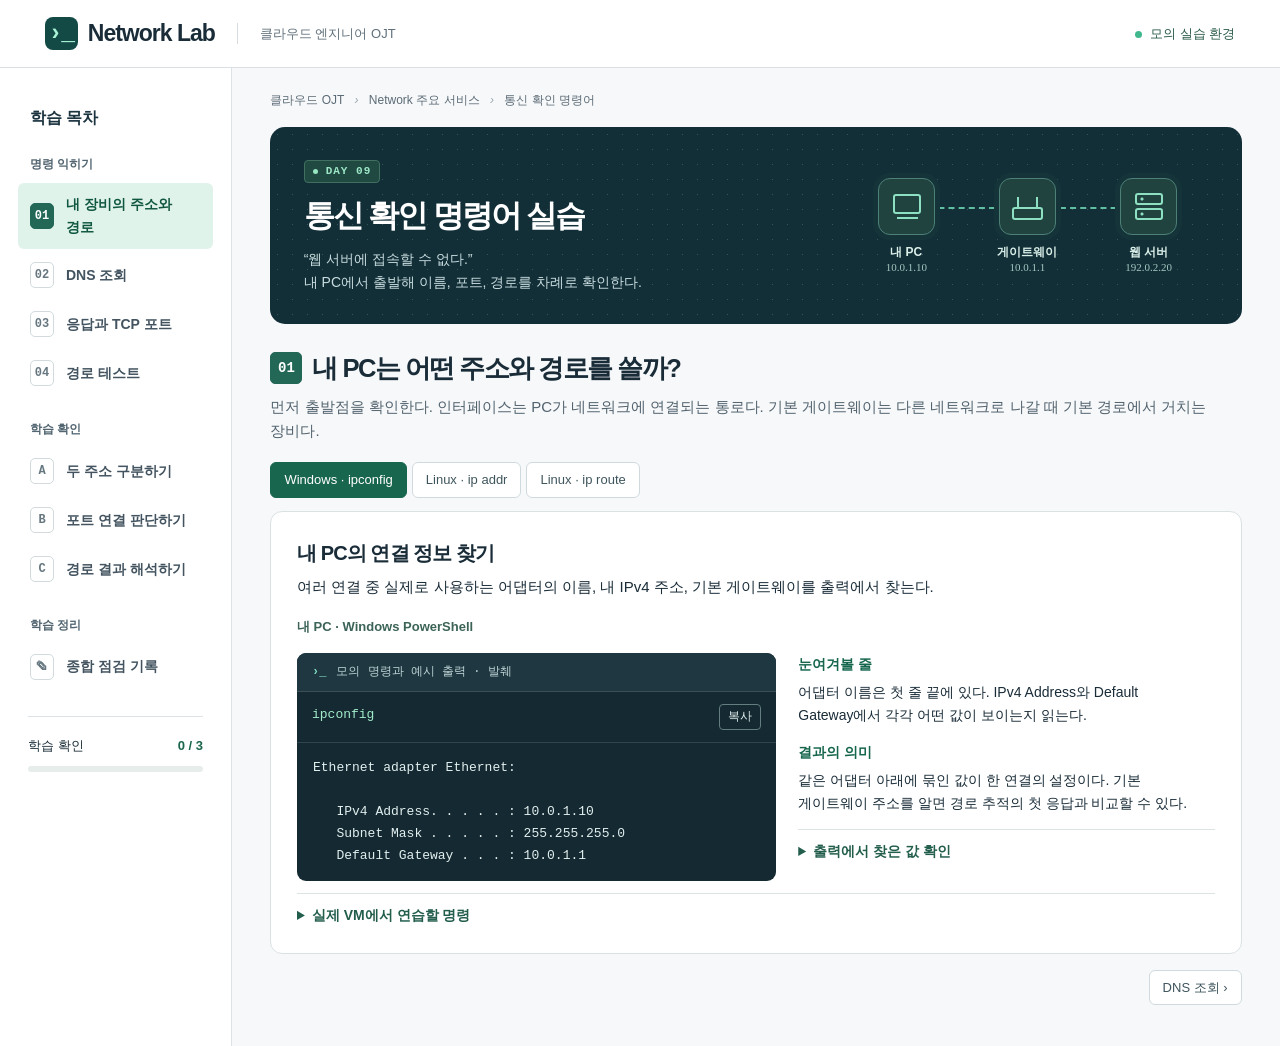
==== index.html @ d94eb9dd "통신 확인 명령어 실습 웹 프로그램 추가" ====
<!doctype html>
<html lang="ko">
<head>
  <meta charset="utf-8">
  <meta name="viewport" content="width=device-width,initial-scale=1">
  <title>통신 확인 명령어 실습</title>
  <link rel="stylesheet" href="style.css">
  <script defer src="lessons.js"></script>
  <script defer src="app.js"></script>
</head>
<body>
  <header><div class="brand"><b aria-hidden="true">›_</b> Network Lab</div><span class="course">클라우드 엔지니어 OJT</span><span class="mode">모의 실습 환경</span></header>
  <div class="layout">
    <aside><div class="side-title">학습 목차</div><nav id="menu" aria-label="학습 목차"></nav><div class="progress"><span>학습 확인</span><b id="score">0 / 3</b><progress id="meter" max="3" value="0"></progress></div></aside>
    <main>
      <div class="crumb">클라우드 OJT <i>›</i> Network 주요 서비스 <i>›</i> 통신 확인 명령어</div>
      <section class="hero"><div class="hero-text"><span class="day">DAY 09</span><h1>통신 확인 명령어 실습</h1><p>“웹 서버에 접속할 수 없다.”<br>내 PC에서 출발해 이름, 포트, 경로를 차례로 확인한다.</p></div>
        <div class="map" aria-label="모의 네트워크 구성"><div><i class="device pc"></i><strong>내 PC</strong><small>10.0.1.10</small></div><div><i class="device router"></i><strong>게이트웨이</strong><small>10.0.1.1</small></div><div><i class="device rack"></i><strong>웹 서버</strong><small>192.0.2.20</small></div></div>
      </section>
      <div id="pages"></div>
      <div class="paging"><a id="prev"></a><a id="next"></a></div>
    </main>
  </div>
</body>
</html>
---- style.css ----
﻿*{box-sizing:border-box}html{scroll-behavior:smooth}body{margin:0;background:#f7f8fa;color:#192c38;font:15px/1.65 Inter,"Malgun Gothic",sans-serif;word-break:keep-all}header{height:68px;display:flex;align-items:center;gap:22px;padding:0 3.5vw;border-bottom:1px solid #dadfe4;background:white}.brand{font-size:23px;letter-spacing:-1px;font-weight:800;display:flex;align-items:center;gap:10px}.brand b{display:grid;place-items:center;font:700 23px Consolas,monospace;width:33px;height:33px;background:#134a46;color:#a9f3d6;border-radius:8px}.course{border-left:1px solid #d6dce0;padding-left:22px;color:#60707b;font-size:13px}.mode{margin-left:auto;color:#285949;font-size:13px}.mode:before,.day:before{content:"";display:inline-block;width:7px;height:7px;border-radius:50%;background:#40b78d;margin-right:8px}.layout{max-width:1550px;margin:auto;display:grid;grid-template-columns:232px minmax(0,1fr);min-height:calc(100vh - 68px)}aside{border-right:1px solid #dce2e5;background:#fff;padding:37px 18px}.side-title,.group{color:#526571;font-size:12px;font-weight:bold}.side-title{font-size:16px;margin:0 12px 24px;color:#1c3440}.group{margin:24px 12px 8px;display:block}.navlink{display:flex;align-items:center;gap:12px;padding:10px 12px;text-decoration:none;color:#435460;border-radius:6px;margin:3px 0;font-weight:600;font-size:14px}.navlink em,.section-no{font:600 12px/24px Consolas,monospace;text-align:center;min-width:24px;border:1px solid #d2dade;border-radius:5px;color:#677780;background:#fff}.navlink.active{background:#e0f3eb;color:#105740}.navlink.active em,.section-no{background:#236856;color:white;border-color:#236856}.navlink:hover{background:#eef5f2}.progress{border-top:1px solid #dce2e5;margin:26px 10px 0;padding-top:18px;font-size:13px}.progress b{float:right;color:#1a654d}progress{display:block;width:100%;height:6px;margin-top:10px;appearance:none;border:0;background:#e7edeb;border-radius:6px;overflow:hidden}progress::-webkit-progress-bar{background:#e7edeb}progress::-webkit-progress-value{background:#32a77c}main{padding:23px clamp(20px,3vw,50px) 42px;min-width:0}.crumb{color:#5b6b76;font-size:12px;margin-bottom:16px}.crumb i{padding:0 7px;color:#94a2aa}.hero{border-radius:15px;background-color:#122f38;background-image:radial-gradient(#39545b .8px,transparent .9px);background-size:15px 15px;color:white;padding:30px clamp(20px,2.6vw,44px);display:flex;align-items:center;justify-content:space-between;gap:16px}.day{display:inline-block;color:#9ce7c7;background:#204941;border:1px solid #417060;border-radius:4px;font:700 11px/21px Consolas,monospace;letter-spacing:1px;padding:0 8px}.day:before{width:5px;height:5px;background:#96e6c2}h1{font-size:clamp(26px,2.45vw,43px);letter-spacing:-.065em;line-height:1.25;margin:13px 0}.hero p{font-size:14px;color:#c8dcdf;margin:0}.map{display:flex;position:relative;justify-content:space-around;width: min(40%,380px);flex:none;padding:15px 0}.map:before{content:"";position:absolute;top:44px;left:17%;right:17%;border-top:2px dashed #60bfa2}.map>div{display:flex;flex-direction:column;align-items:center;position:relative}.map strong{font:600 12px/1.5 "Malgun Gothic",sans-serif;margin-top:8px;color:#dbefe9}.map small{font:11px Consolas;color:#a3c7c0}.device{width:57px;height:57px;border:1px solid #4d8077;border-radius:12px;background:#20433f;position:relative;box-shadow:0 0 0 5px #15343a}.device:before,.device:after{content:"";position:absolute;left:14px;border:2px solid #8de1c2}.pc:before{width:24px;height:16px;top:15px;border-radius:3px}.pc:after{top:38px;width:19px;left:18px;border-width:1px}.router:before{width:27px;height:9px;top:28px;left:12px;border-radius:3px}.router:after{width:17px;height:10px;top:18px;left:17px;border-width:0 2px}.rack:before,.rack:after{width:24px;height:8px;border-radius:3px;background:radial-gradient(circle at 5px 4px,#8de1c2 1px,transparent 2px)}.rack:before{top:14px}.rack:after{top:29px}
.page{margin-top:27px;scroll-margin-top:16px}.heading{display:flex;align-items:center;gap:10px}h2{font-size:clamp(22px,2vw,31px);letter-spacing:-.06em;line-height:1.35;margin:0}.section-no{font-size:14px;min-width:32px;line-height:30px}.intro{color:#52636e;margin:9px 0 18px}.tabs{display:flex;flex-wrap:wrap;gap:5px;margin-bottom:13px}button,select,input,textarea{font:inherit}button,.paging a,summary{cursor:pointer}.tabs button,.minor,.paging a{background:#fff;color:#3f555d;border:1px solid #d0dade;border-radius:6px;padding:6px 13px;font-size:13px}.tabs button[aria-pressed=true],.primary{background:#19664e;color:white;border-color:#19664e}.card{padding:clamp(17px,2vw,29px);background:white;border:1px solid #d9e1e2;border-radius:12px}.card h3{margin:0 0 5px;font-size:20px;letter-spacing:-.045em}.card p{margin:5px 0 14px}.where{color:#3b6358;font-size:13px;font-weight:bold}.grid{display:grid;grid-template-columns:minmax(0,1.15fr) minmax(0,1fr);gap:22px;margin-top:14px}.grid>*{min-width:0}.console{background:#142931;color:#e2efef;border-radius:9px;overflow:hidden;align-self:start}.bar{padding:10px 15px;background:#1e3740;color:#bdd2d4;font:12px/18px Consolas,"Malgun Gothic",monospace;border-bottom:1px solid #3b5056}.bar:before{content:"›_";margin-right:10px;color:#81dbc0;font-weight:bold}pre,code{font:13px/1.7 "IBM Plex Mono",Consolas,"Malgun Gothic",monospace}pre{white-space:pre-wrap;overflow-wrap:anywhere;margin:0}.console pre{padding:14px 16px}.cmd{display:flex;align-items:flex-start;padding:12px 15px;gap:8px;border-bottom:1px solid #30464e}.cmd code{flex:1;color:#a2eccb;overflow-wrap:anywhere}.copy{padding:2px 8px;border:1px solid #647d81;border-radius:4px;background:transparent;color:inherit;font-size:12px;white-space:nowrap}.read h4{margin:0 0 5px;color:#16664e;font-size:14px}.read p{font-size:14px}.read details,details.real{border-top:1px solid #dce4e3;padding-top:10px;margin-top:12px}summary{font-size:14px;font-weight:bold;color:#235e4d}details p{margin-top:8px!important}.real .cmd{background:#eff6f3;border:0;border-radius:6px}.real .cmd code{color:#174e3e}.paging{display:flex;justify-content:space-between;margin-top:16px;gap:12px}.paging a{text-decoration:none}.paging a:last-child{margin-left:auto}.labels{display:grid;gap:10px;margin:14px 0}label{display:block;font-weight:bold;font-size:14px}input,select,textarea{display:block;width:100%;padding:9px 11px;border:1px solid #b7c6c9;border-radius:6px;background:white;color:#203940;margin:4px 0 11px}textarea{resize:vertical;min-height:70px}.primary{border:0;border-radius:6px;padding:8px 16px;margin-right:8px}.feedback:not(:empty),.model{display:block;margin-top:14px;border-left:3px solid #2f946e;padding:11px 14px;background:#ebf6ef}.feedback[data-ok=false]:not(:empty){background:#fff4e3;border-color:#ac6f23}.model h4{margin:0}.evidence{display:grid;gap:10px}.report-form{margin-top:20px}[hidden]{display:none!important}:focus-visible{outline:3px solid #4498b6;outline-offset:3px}
@media(max-width:1050px){.layout{grid-template-columns:195px minmax(0,1fr)}aside{padding:30px 10px}.map{width:37%}.map small{font-size:9px}.grid{gap:14px}}@media(max-width:800px){.layout{display:block}aside{padding:10px 16px;border:0;border-bottom:1px solid #dce2e5}.side-title,.group,.progress{display:none}nav{display:flex;overflow:auto;gap:4px}.navlink{flex:none;padding:5px 9px;font-size:12px;gap:5px}.navlink em{font-size:10px;min-width:18px;line-height:18px}.course{display:none}.hero{padding:23px}.grid{grid-template-columns:1fr}.hero .map{width:38%}}@media(max-width:610px){main{padding:16px 14px 28px}.hero{display:block}.hero .map{width:100%;max-width:300px;margin:16px auto 0;padding-bottom:0}.map small{font-size:11px}.brand{font-size:20px}header{height:55px}.crumb{font-size:11px}.page{margin-top:20px}.cmd{flex-wrap:wrap}.card{padding:15px}}
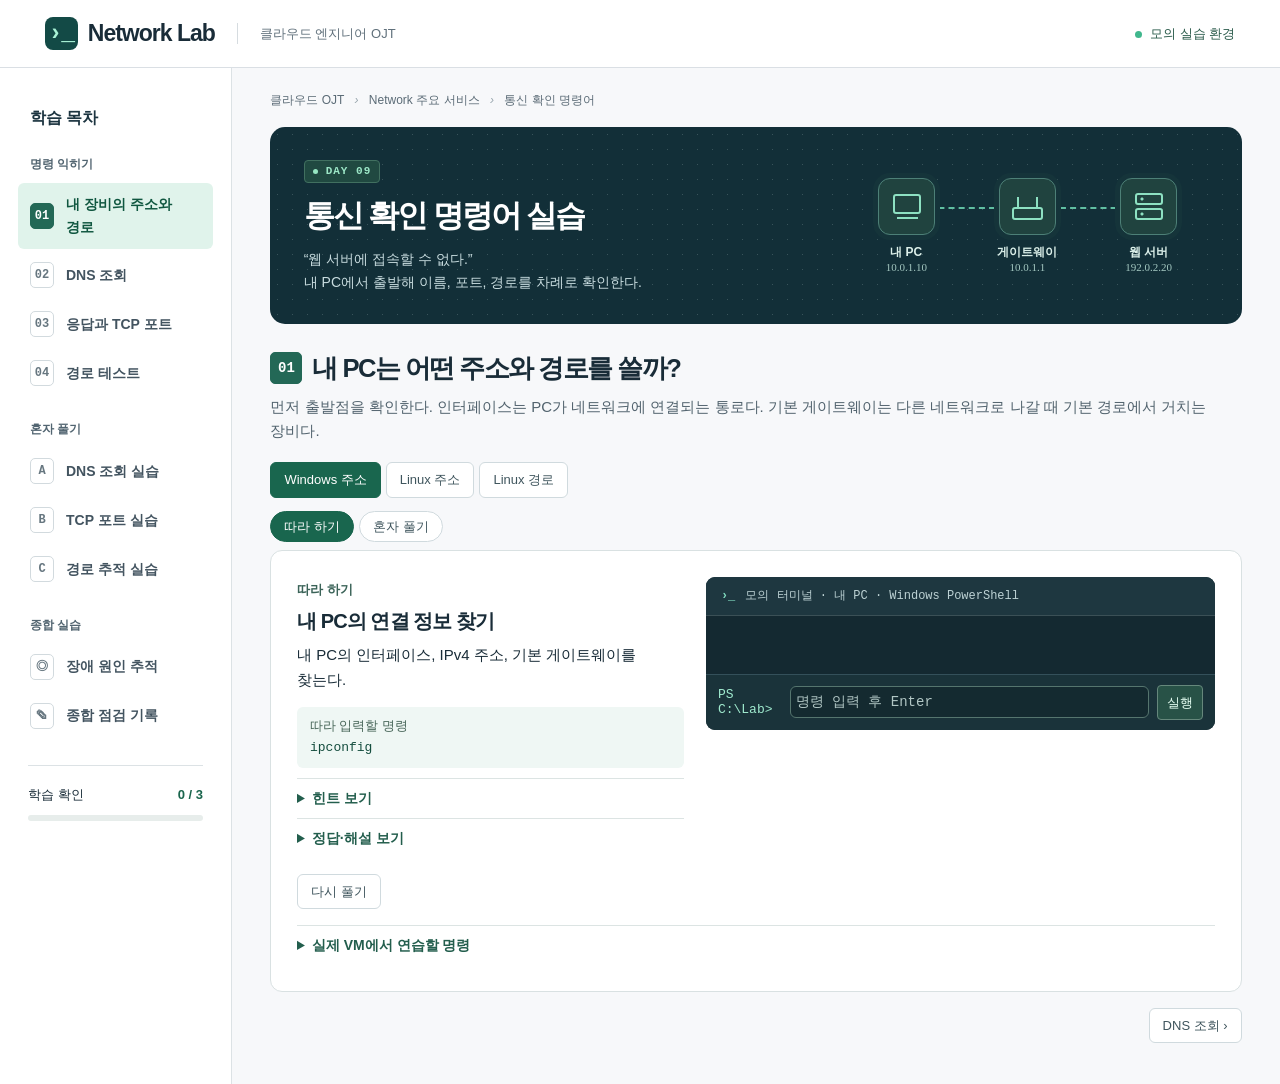
==== commit 2ed34a18: "모의 터미널 실습과 항목별 채점·해설 추가" ====
--- a/index.html
+++ b/index.html
@@ -1,4 +1,4 @@
-<!doctype html>
+﻿<!doctype html>
 <html lang="ko">
 <head>
   <meta charset="utf-8">
@@ -6,7 +6,7 @@
   <title>통신 확인 명령어 실습</title>
   <link rel="stylesheet" href="style.css">
   <script defer src="lessons.js"></script>
-  <script defer src="app.js"></script>
+  <script defer src="practice.js"></script><script defer src="app.js"></script>
 </head>
 <body>
   <header><div class="brand"><b aria-hidden="true">›_</b> Network Lab</div><span class="course">클라우드 엔지니어 OJT</span><span class="mode">모의 실습 환경</span></header>
--- a/style.css
+++ b/style.css
@@ -1,3 +1,24 @@
 ﻿*{box-sizing:border-box}html{scroll-behavior:smooth}body{margin:0;background:#f7f8fa;color:#192c38;font:15px/1.65 Inter,"Malgun Gothic",sans-serif;word-break:keep-all}header{height:68px;display:flex;align-items:center;gap:22px;padding:0 3.5vw;border-bottom:1px solid #dadfe4;background:white}.brand{font-size:23px;letter-spacing:-1px;font-weight:800;display:flex;align-items:center;gap:10px}.brand b{display:grid;place-items:center;font:700 23px Consolas,monospace;width:33px;height:33px;background:#134a46;color:#a9f3d6;border-radius:8px}.course{border-left:1px solid #d6dce0;padding-left:22px;color:#60707b;font-size:13px}.mode{margin-left:auto;color:#285949;font-size:13px}.mode:before,.day:before{content:"";display:inline-block;width:7px;height:7px;border-radius:50%;background:#40b78d;margin-right:8px}.layout{max-width:1550px;margin:auto;display:grid;grid-template-columns:232px minmax(0,1fr);min-height:calc(100vh - 68px)}aside{border-right:1px solid #dce2e5;background:#fff;padding:37px 18px}.side-title,.group{color:#526571;font-size:12px;font-weight:bold}.side-title{font-size:16px;margin:0 12px 24px;color:#1c3440}.group{margin:24px 12px 8px;display:block}.navlink{display:flex;align-items:center;gap:12px;padding:10px 12px;text-decoration:none;color:#435460;border-radius:6px;margin:3px 0;font-weight:600;font-size:14px}.navlink em,.section-no{font:600 12px/24px Consolas,monospace;text-align:center;min-width:24px;border:1px solid #d2dade;border-radius:5px;color:#677780;background:#fff}.navlink.active{background:#e0f3eb;color:#105740}.navlink.active em,.section-no{background:#236856;color:white;border-color:#236856}.navlink:hover{background:#eef5f2}.progress{border-top:1px solid #dce2e5;margin:26px 10px 0;padding-top:18px;font-size:13px}.progress b{float:right;color:#1a654d}progress{display:block;width:100%;height:6px;margin-top:10px;appearance:none;border:0;background:#e7edeb;border-radius:6px;overflow:hidden}progress::-webkit-progress-bar{background:#e7edeb}progress::-webkit-progress-value{background:#32a77c}main{padding:23px clamp(20px,3vw,50px) 42px;min-width:0}.crumb{color:#5b6b76;font-size:12px;margin-bottom:16px}.crumb i{padding:0 7px;color:#94a2aa}.hero{border-radius:15px;background-color:#122f38;background-image:radial-gradient(#39545b .8px,transparent .9px);background-size:15px 15px;color:white;padding:30px clamp(20px,2.6vw,44px);display:flex;align-items:center;justify-content:space-between;gap:16px}.day{display:inline-block;color:#9ce7c7;background:#204941;border:1px solid #417060;border-radius:4px;font:700 11px/21px Consolas,monospace;letter-spacing:1px;padding:0 8px}.day:before{width:5px;height:5px;background:#96e6c2}h1{font-size:clamp(26px,2.45vw,43px);letter-spacing:-.065em;line-height:1.25;margin:13px 0}.hero p{font-size:14px;color:#c8dcdf;margin:0}.map{display:flex;position:relative;justify-content:space-around;width: min(40%,380px);flex:none;padding:15px 0}.map:before{content:"";position:absolute;top:44px;left:17%;right:17%;border-top:2px dashed #60bfa2}.map>div{display:flex;flex-direction:column;align-items:center;position:relative}.map strong{font:600 12px/1.5 "Malgun Gothic",sans-serif;margin-top:8px;color:#dbefe9}.map small{font:11px Consolas;color:#a3c7c0}.device{width:57px;height:57px;border:1px solid #4d8077;border-radius:12px;background:#20433f;position:relative;box-shadow:0 0 0 5px #15343a}.device:before,.device:after{content:"";position:absolute;left:14px;border:2px solid #8de1c2}.pc:before{width:24px;height:16px;top:15px;border-radius:3px}.pc:after{top:38px;width:19px;left:18px;border-width:1px}.router:before{width:27px;height:9px;top:28px;left:12px;border-radius:3px}.router:after{width:17px;height:10px;top:18px;left:17px;border-width:0 2px}.rack:before,.rack:after{width:24px;height:8px;border-radius:3px;background:radial-gradient(circle at 5px 4px,#8de1c2 1px,transparent 2px)}.rack:before{top:14px}.rack:after{top:29px}
 .page{margin-top:27px;scroll-margin-top:16px}.heading{display:flex;align-items:center;gap:10px}h2{font-size:clamp(22px,2vw,31px);letter-spacing:-.06em;line-height:1.35;margin:0}.section-no{font-size:14px;min-width:32px;line-height:30px}.intro{color:#52636e;margin:9px 0 18px}.tabs{display:flex;flex-wrap:wrap;gap:5px;margin-bottom:13px}button,select,input,textarea{font:inherit}button,.paging a,summary{cursor:pointer}.tabs button,.minor,.paging a{background:#fff;color:#3f555d;border:1px solid #d0dade;border-radius:6px;padding:6px 13px;font-size:13px}.tabs button[aria-pressed=true],.primary{background:#19664e;color:white;border-color:#19664e}.card{padding:clamp(17px,2vw,29px);background:white;border:1px solid #d9e1e2;border-radius:12px}.card h3{margin:0 0 5px;font-size:20px;letter-spacing:-.045em}.card p{margin:5px 0 14px}.where{color:#3b6358;font-size:13px;font-weight:bold}.grid{display:grid;grid-template-columns:minmax(0,1.15fr) minmax(0,1fr);gap:22px;margin-top:14px}.grid>*{min-width:0}.console{background:#142931;color:#e2efef;border-radius:9px;overflow:hidden;align-self:start}.bar{padding:10px 15px;background:#1e3740;color:#bdd2d4;font:12px/18px Consolas,"Malgun Gothic",monospace;border-bottom:1px solid #3b5056}.bar:before{content:"›_";margin-right:10px;color:#81dbc0;font-weight:bold}pre,code{font:13px/1.7 "IBM Plex Mono",Consolas,"Malgun Gothic",monospace}pre{white-space:pre-wrap;overflow-wrap:anywhere;margin:0}.console pre{padding:14px 16px}.cmd{display:flex;align-items:flex-start;padding:12px 15px;gap:8px;border-bottom:1px solid #30464e}.cmd code{flex:1;color:#a2eccb;overflow-wrap:anywhere}.copy{padding:2px 8px;border:1px solid #647d81;border-radius:4px;background:transparent;color:inherit;font-size:12px;white-space:nowrap}.read h4{margin:0 0 5px;color:#16664e;font-size:14px}.read p{font-size:14px}.read details,details.real{border-top:1px solid #dce4e3;padding-top:10px;margin-top:12px}summary{font-size:14px;font-weight:bold;color:#235e4d}details p{margin-top:8px!important}.real .cmd{background:#eff6f3;border:0;border-radius:6px}.real .cmd code{color:#174e3e}.paging{display:flex;justify-content:space-between;margin-top:16px;gap:12px}.paging a{text-decoration:none}.paging a:last-child{margin-left:auto}.labels{display:grid;gap:10px;margin:14px 0}label{display:block;font-weight:bold;font-size:14px}input,select,textarea{display:block;width:100%;padding:9px 11px;border:1px solid #b7c6c9;border-radius:6px;background:white;color:#203940;margin:4px 0 11px}textarea{resize:vertical;min-height:70px}.primary{border:0;border-radius:6px;padding:8px 16px;margin-right:8px}.feedback:not(:empty),.model{display:block;margin-top:14px;border-left:3px solid #2f946e;padding:11px 14px;background:#ebf6ef}.feedback[data-ok=false]:not(:empty){background:#fff4e3;border-color:#ac6f23}.model h4{margin:0}.evidence{display:grid;gap:10px}.report-form{margin-top:20px}[hidden]{display:none!important}:focus-visible{outline:3px solid #4498b6;outline-offset:3px}
 @media(max-width:1050px){.layout{grid-template-columns:195px minmax(0,1fr)}aside{padding:30px 10px}.map{width:37%}.map small{font-size:9px}.grid{gap:14px}}@media(max-width:800px){.layout{display:block}aside{padding:10px 16px;border:0;border-bottom:1px solid #dce2e5}.side-title,.group,.progress{display:none}nav{display:flex;overflow:auto;gap:4px}.navlink{flex:none;padding:5px 9px;font-size:12px;gap:5px}.navlink em{font-size:10px;min-width:18px;line-height:18px}.course{display:none}.hero{padding:23px}.grid{grid-template-columns:1fr}.hero .map{width:38%}}@media(max-width:610px){main{padding:16px 14px 28px}.hero{display:block}.hero .map{width:100%;max-width:300px;margin:16px auto 0;padding-bottom:0}.map small{font-size:11px}.brand{font-size:20px}header{height:55px}.crumb{font-size:11px}.page{margin-top:20px}.cmd{flex-wrap:wrap}.card{padding:15px}}
+
+/* Command lessons share the same prompt on desktop and mobile. */
+.task-grid{grid-template-columns:minmax(0,.95fr) minmax(0,1.25fr);margin:0;align-items:start}
+.question h3{margin-top:4px}.question details,.exercise>details,#clues details{border-top:1px solid #dce4e3;padding:8px 0}
+.question ol{padding-left:22px}.question li{margin:5px 0}.example{padding:9px 13px;margin:10px 0;background:#eff7f4;border-radius:6px}
+.example small,.example code{display:block}.example small{color:#49675a}.example code{color:#144d3e;overflow-wrap:anywhere}
+.shell{min-width:0}.history{min-height:58px;max-height:320px;overflow:auto}.run{padding:12px 14px;border-bottom:1px solid #34505a}
+.run code{color:#9deac7;overflow-wrap:anywhere}.run pre{padding:5px 0 0}.run p{color:#afc8cd;font-size:13px;margin:7px 0 0}.invalid pre{color:#ffd1a5}
+.entry{display:flex;align-items:center;gap:8px;padding:10px 12px;background:#1a333a;border-top:1px solid #34505a}
+.entry label{display:flex;align-items:center;gap:7px;flex:1;min-width:0;font:13px Consolas,monospace;color:#a0ebcf}
+.entry input{min-width:0;margin:0;padding:7px 5px;font:14px Consolas,monospace;color:white;background:#142a30;border:1px solid #55756e}
+.entry input::placeholder{color:#b1c6c4}.entry button{border:1px solid #66887c;border-radius:4px;background:#285247;color:#e6fff3;padding:6px 9px;font-size:13px}
+.interpret,#diagnosis{border-top:1px solid #d8e2df;margin-top:20px;padding-top:7px}.interpret h4,#diagnosis h4{margin:9px 0}.actions{display:flex;gap:10px;margin:16px 0}
+.modes{margin:8px 0}.modes button{border-radius:18px;padding:4px 13px}.comparison{margin:14px 0;padding:12px;background:white;border:1px solid #d9e1e2;border-radius:8px}
+#compare{display:grid;grid-template-columns:repeat(auto-fit,minmax(min(240px,100%),1fr));gap:8px;margin-top:7px}.cmd.real{background:#eef5f2}.cmd.real code{color:#174e3e}
+@media(max-width:800px){.task-grid{grid-template-columns:minmax(0,1fr)}}
+.field-review,.field-key{margin:5px 0 14px;padding:12px 15px;background:#eff7f3;border-left:3px solid #358466;border-radius:4px;font-size:14px;overflow-wrap:anywhere}
+.field-review[data-ok=false]{background:#fff5e8;border-color:#ad681c}.field-review dl{display:grid;grid-template-columns:max-content minmax(0,1fr);gap:2px 12px;margin:6px 0}.field-review dt{font-weight:600}.field-review dd{margin:0}
+.quote{padding:7px 10px;margin:6px 0;border-radius:4px;background:#1e363e;color:#e3efec}.field-review p,.field-key p{margin:4px 0}.answer-field{margin-bottom:12px}
+.report-item+.report-item{border-top:1px solid #bad3c8;padding-top:12px}.response-pair{display:grid;grid-template-columns:1fr 1fr;gap:10px;margin:8px 0}.response-pair>div{min-width:0;background:white;padding:10px;border-radius:5px}.response-pair p{white-space:pre-wrap;overflow-wrap:anywhere}
+@media(max-width:650px){.response-pair{grid-template-columns:1fr}}
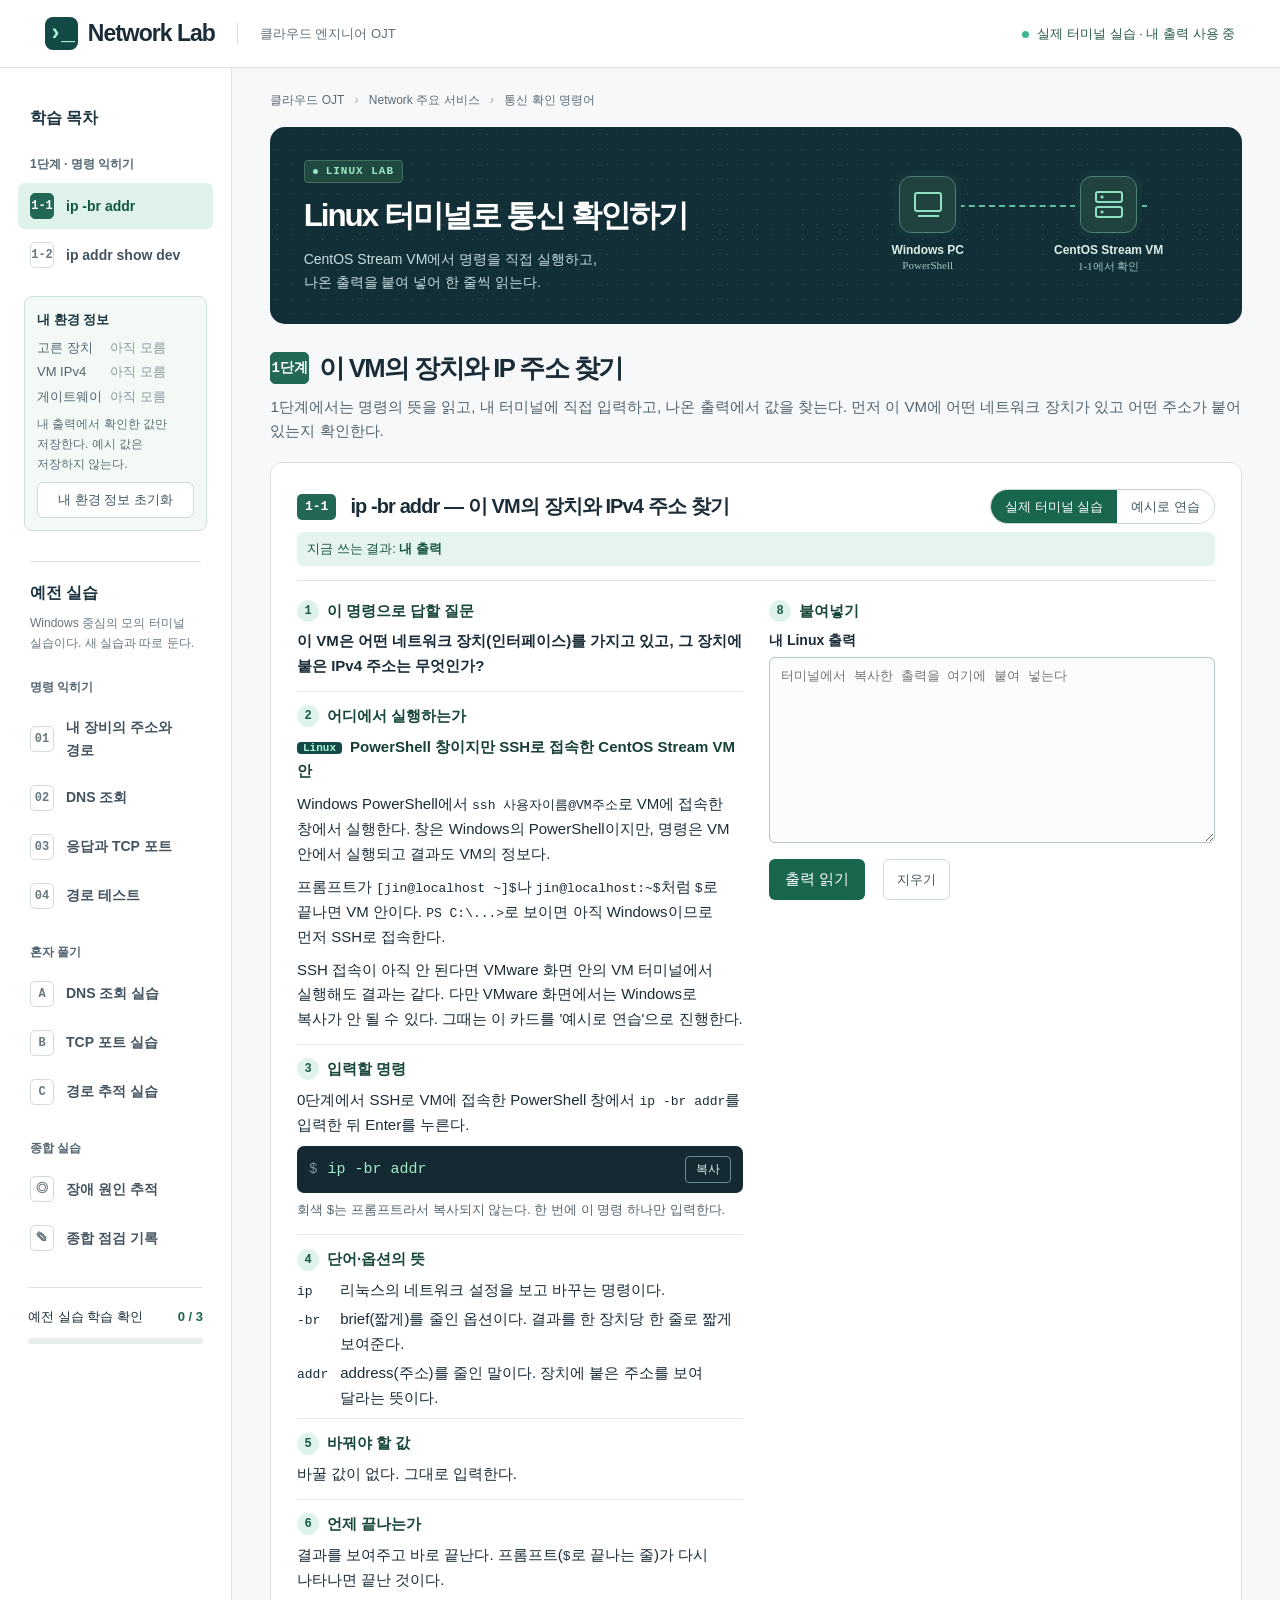
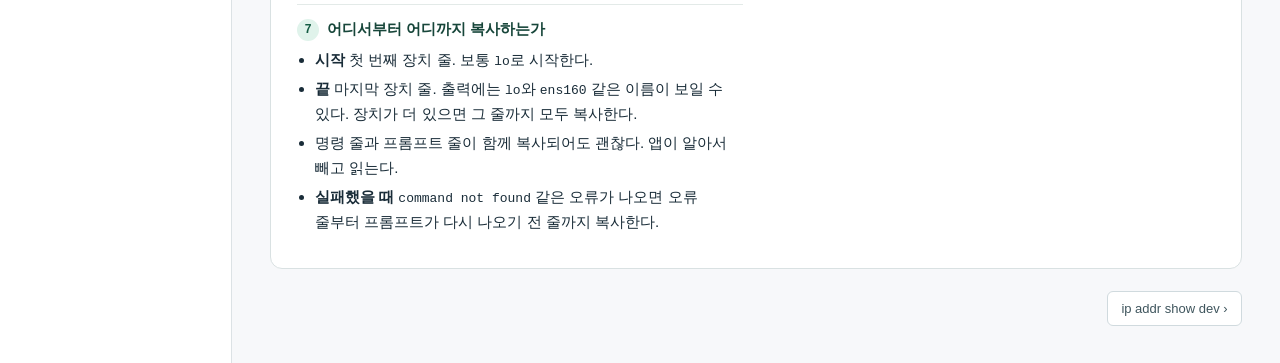
==== commit 02b223c8: "1단계 실습 카드 틀과 ip -br addr / ip addr show dev 실습 (SPEC 1·2장) - lab.js: 실습 카드 틀(질문→위치→명령→뜻→바꿀 값→끝→복사 범위" ====
--- a/index.html
+++ b/index.html
@@ -5,18 +5,33 @@
   <meta name="viewport" content="width=device-width,initial-scale=1">
   <title>통신 확인 명령어 실습</title>
   <link rel="stylesheet" href="style.css">
+  <script defer src="analyzer.js"></script>
+  <script defer src="lab-lessons.js"></script>
+  <script defer src="lab.js"></script>
   <script defer src="lessons.js"></script>
   <script defer src="practice.js"></script><script defer src="app.js"></script>
 </head>
 <body>
-  <header><div class="brand"><b aria-hidden="true">›_</b> Network Lab</div><span class="course">클라우드 엔지니어 OJT</span><span class="mode">모의 실습 환경</span></header>
+  <header><div class="brand"><b aria-hidden="true">›_</b> Network Lab</div><span class="course">클라우드 엔지니어 OJT</span><span class="mode" id="mode-label">실제 터미널 실습</span></header>
   <div class="layout">
-    <aside><div class="side-title">학습 목차</div><nav id="menu" aria-label="학습 목차"></nav><div class="progress"><span>학습 확인</span><b id="score">0 / 3</b><progress id="meter" max="3" value="0"></progress></div></aside>
+    <aside>
+      <div class="side-title">학습 목차</div>
+      <nav id="lab-menu" aria-label="Linux 실습 목차"></nav>
+      <div id="env-panel" class="env-panel" aria-live="polite"></div>
+      <div class="side-title legacy-title">예전 실습</div>
+      <p class="legacy-note">Windows 중심의 모의 터미널 실습이다. 새 실습과 따로 둔다.</p>
+      <nav id="menu" aria-label="예전 실습 목차"></nav>
+      <div class="progress"><span>예전 실습 학습 확인</span><b id="score">0 / 3</b><progress id="meter" max="3" value="0"></progress></div>
+    </aside>
     <main>
       <div class="crumb">클라우드 OJT <i>›</i> Network 주요 서비스 <i>›</i> 통신 확인 명령어</div>
-      <section class="hero"><div class="hero-text"><span class="day">DAY 09</span><h1>통신 확인 명령어 실습</h1><p>“웹 서버에 접속할 수 없다.”<br>내 PC에서 출발해 이름, 포트, 경로를 차례로 확인한다.</p></div>
+      <section class="hero lab-hero" id="lab-hero"><div class="hero-text"><span class="day">LINUX LAB</span><h1>Linux 터미널로 통신 확인하기</h1><p>CentOS Stream VM에서 명령을 직접 실행하고,<br>나온 출력을 붙여 넣어 한 줄씩 읽는다.</p></div>
+        <div class="map" aria-label="실습 구성"><div><i class="device pc"></i><strong>Windows PC</strong><small>PowerShell</small></div><div><i class="device rack"></i><strong>CentOS Stream VM</strong><small id="hero-vm">1-1에서 확인</small></div></div>
+      </section>
+      <section class="hero" id="legacy-hero" hidden><div class="hero-text"><span class="day">DAY 09 · 예전 실습</span><h1>통신 확인 명령어 실습</h1><p>“웹 서버에 접속할 수 없다.”<br>내 PC에서 출발해 이름, 포트, 경로를 차례로 확인한다.</p></div>
         <div class="map" aria-label="모의 네트워크 구성"><div><i class="device pc"></i><strong>내 PC</strong><small>10.0.1.10</small></div><div><i class="device router"></i><strong>게이트웨이</strong><small>10.0.1.1</small></div><div><i class="device rack"></i><strong>웹 서버</strong><small>192.0.2.20</small></div></div>
       </section>
+      <div id="lab-pages"></div>
       <div id="pages"></div>
       <div class="paging"><a id="prev"></a><a id="next"></a></div>
     </main>
--- a/style.css
+++ b/style.css
@@ -22,3 +22,40 @@
 .quote{padding:7px 10px;margin:6px 0;border-radius:4px;background:#1e363e;color:#e3efec}.field-review p,.field-key p{margin:4px 0}.answer-field{margin-bottom:12px}
 .report-item+.report-item{border-top:1px solid #bad3c8;padding-top:12px}.response-pair{display:grid;grid-template-columns:1fr 1fr;gap:10px;margin:8px 0}.response-pair>div{min-width:0;background:white;padding:10px;border-radius:5px}.response-pair p{white-space:pre-wrap;overflow-wrap:anywhere}
 @media(max-width:650px){.response-pair{grid-template-columns:1fr}}
+
+/* ===== 실제 터미널 실습 (lab.js) ===== */
+.legacy-title{margin-top:30px!important;padding-top:18px;border-top:1px solid #dce2e5}.legacy-note{margin:-16px 12px 4px;font-size:12px;color:#66767f}
+.env-panel{margin:18px 6px 0;padding:12px;border:1px solid #cfe0d8;border-radius:8px;background:#f3faf6;font-size:13px}
+.env-title{font-weight:bold;color:#1c3440;margin-bottom:6px}.env-panel dl{display:grid;grid-template-columns:max-content minmax(0,1fr);gap:3px 8px;margin:0 0 8px}.env-panel dt{color:#52636e}.env-panel dd{margin:0;overflow-wrap:anywhere}
+.env-panel .none{color:#8a979e}.env-note{font-size:12px;color:#5c6c75;margin:0 0 8px}.env-panel .minor{width:100%}
+.lab-page{margin-top:27px}.lab-card{margin-bottom:22px}
+.lab-card-head{display:flex;flex-wrap:wrap;align-items:center;gap:8px 14px;padding-bottom:14px;border-bottom:1px solid #dce4e3}
+.lab-card-head h3{margin:0;flex:1 1 300px}.card-no{font:700 13px/26px Consolas,monospace;background:#236856;color:#fff;border-radius:5px;padding:0 8px}
+.mode-switch{display:flex;border:1px solid #c6d4d0;border-radius:20px;overflow:hidden}.mode-switch button{border:0;background:#fff;color:#3f555d;padding:6px 14px;font-size:13px}
+.mode-switch button[aria-pressed=true]{background:#19664e;color:#fff}
+.source{flex-basis:100%;margin:0!important;font-size:13px;padding:6px 10px;border-radius:6px}.source.real{background:#e6f4ee;color:#18563f}.source.example{background:#fff3dc;color:#7a4b0c}
+.lab-grid{display:grid;grid-template-columns:minmax(0,1fr) minmax(0,1fr);gap:26px;margin-top:6px;align-items:start}
+.lab-step{border-top:1px solid #e3eae8;padding:12px 0 4px}.lab-guide .lab-step:first-child,.lab-work>.lab-step:first-child{border-top:0}
+.lab-step h4{display:flex;align-items:center;gap:8px;margin:0 0 6px;font-size:15px;color:#17463a}.lab-step h4 b{display:inline-grid;place-items:center;min-width:22px;height:22px;border-radius:50%;background:#e0f3eb;color:#145c44;font:700 12px Consolas,monospace}
+.lab-step p{margin:4px 0 8px}.ask{font-weight:600}.small{font-size:13px;color:#52636e}
+.place{font-weight:bold;color:#163f35}.place span{font:700 11px/18px Consolas,monospace;background:#134a46;color:#a9f3d6;border-radius:4px;padding:0 6px;margin-right:8px;vertical-align:1px}
+.cmdline{display:flex;align-items:center;gap:10px;background:#142931;border-radius:7px;padding:10px 12px;margin:6px 0}.cmdline .prompt{color:#7f969b;font:14px Consolas,monospace;user-select:none}
+.cmdline code{flex:1;color:#a2eccb;font-size:15px;overflow-wrap:anywhere}.cmdline mark{background:#f6d36b;color:#2b2100;border-radius:3px;padding:0 3px}
+.lab-copy{border:1px solid #6c8a8a;background:transparent;color:#e2efef;border-radius:4px;padding:3px 10px;font-size:12px;white-space:nowrap}
+.parts{display:grid;grid-template-columns:max-content minmax(0,1fr);gap:4px 12px;margin:4px 0}.parts dd{margin:0}
+.copy-range{padding-left:18px;margin:4px 0}.copy-range li{margin:4px 0}
+.dev-edit{display:flex;align-items:center;gap:8px;margin-top:8px}.dev-edit label{white-space:nowrap}.dev-edit input{margin:0;max-width:160px;font-family:Consolas,monospace}
+.paste{font:13px/1.6 Consolas,"Malgun Gothic",monospace;min-height:170px;background:#fbfdfc}.stale-note{background:#fff3dc;border-left:3px solid #c48a2a;padding:6px 10px;font-size:13px}
+.ex-tag{display:inline-block;font:700 11px/18px "Malgun Gothic",sans-serif;background:#f6d36b;color:#4d3400;border-radius:4px;padding:0 6px;margin-right:6px}
+.ex-console .bar{background:#4a3a12;color:#ffe7a8}.ex-console .bar:before{color:#ffd56b}
+.chip{display:inline-block;font-size:13px;font-weight:bold;border-radius:12px;padding:1px 10px}.chip.ok{background:#dcf2e6;color:#145c44}.chip.fail{background:#fde4dd;color:#9a2c13}.chip.warn{background:#fff0cc;color:#7a4b0c}
+.redo{background:#fff8ea;border-left:3px solid #c48a2a;padding:8px 12px;border-radius:4px}.no-wrong{font-size:13px;color:#7a4b0c;font-weight:600}
+.guide,.notes{padding-left:18px;margin:4px 0}.guide li,.notes li{margin:3px 0;font-size:14px}
+.answers .q label{margin-bottom:2px}.answers .q input,.answers .q select{max-width:360px}
+.verdict{margin:8px 0;padding:10px 14px;border-left:3px solid #358466;background:#eff7f3;border-radius:4px;font-size:14px}.verdict.wrong{border-color:#b3261e;background:#fdecea}.verdict.blank{border-color:#8a979e;background:#f2f4f5}.verdict.skip{border-color:#c48a2a;background:#fff8ea}
+.verdict .vq{margin:0 0 2px;color:#52636e;font-size:13px}.verdict dl{display:grid;grid-template-columns:max-content minmax(0,1fr);gap:2px 12px;margin:6px 0}.verdict dt{font-weight:600}.verdict dd{margin:0;overflow-wrap:anywhere}.ev-title{font-weight:600;margin:6px 0 0!important}
+.grade-sum{font-weight:600}.grade-sum[data-all=true]{color:#145c44}
+.picks{display:grid;gap:6px;margin:8px 0}.pick{font-weight:normal;display:flex;align-items:center;gap:6px}.pick input{width:auto;margin:0}.picked{font-weight:600}
+.next-link{font-weight:bold;color:#19664e}
+@media(max-width:1000px){.lab-grid{grid-template-columns:minmax(0,1fr)}}
+@media(max-width:800px){.env-panel,.legacy-note{display:none}#lab-menu{display:flex;overflow:auto;gap:4px}}
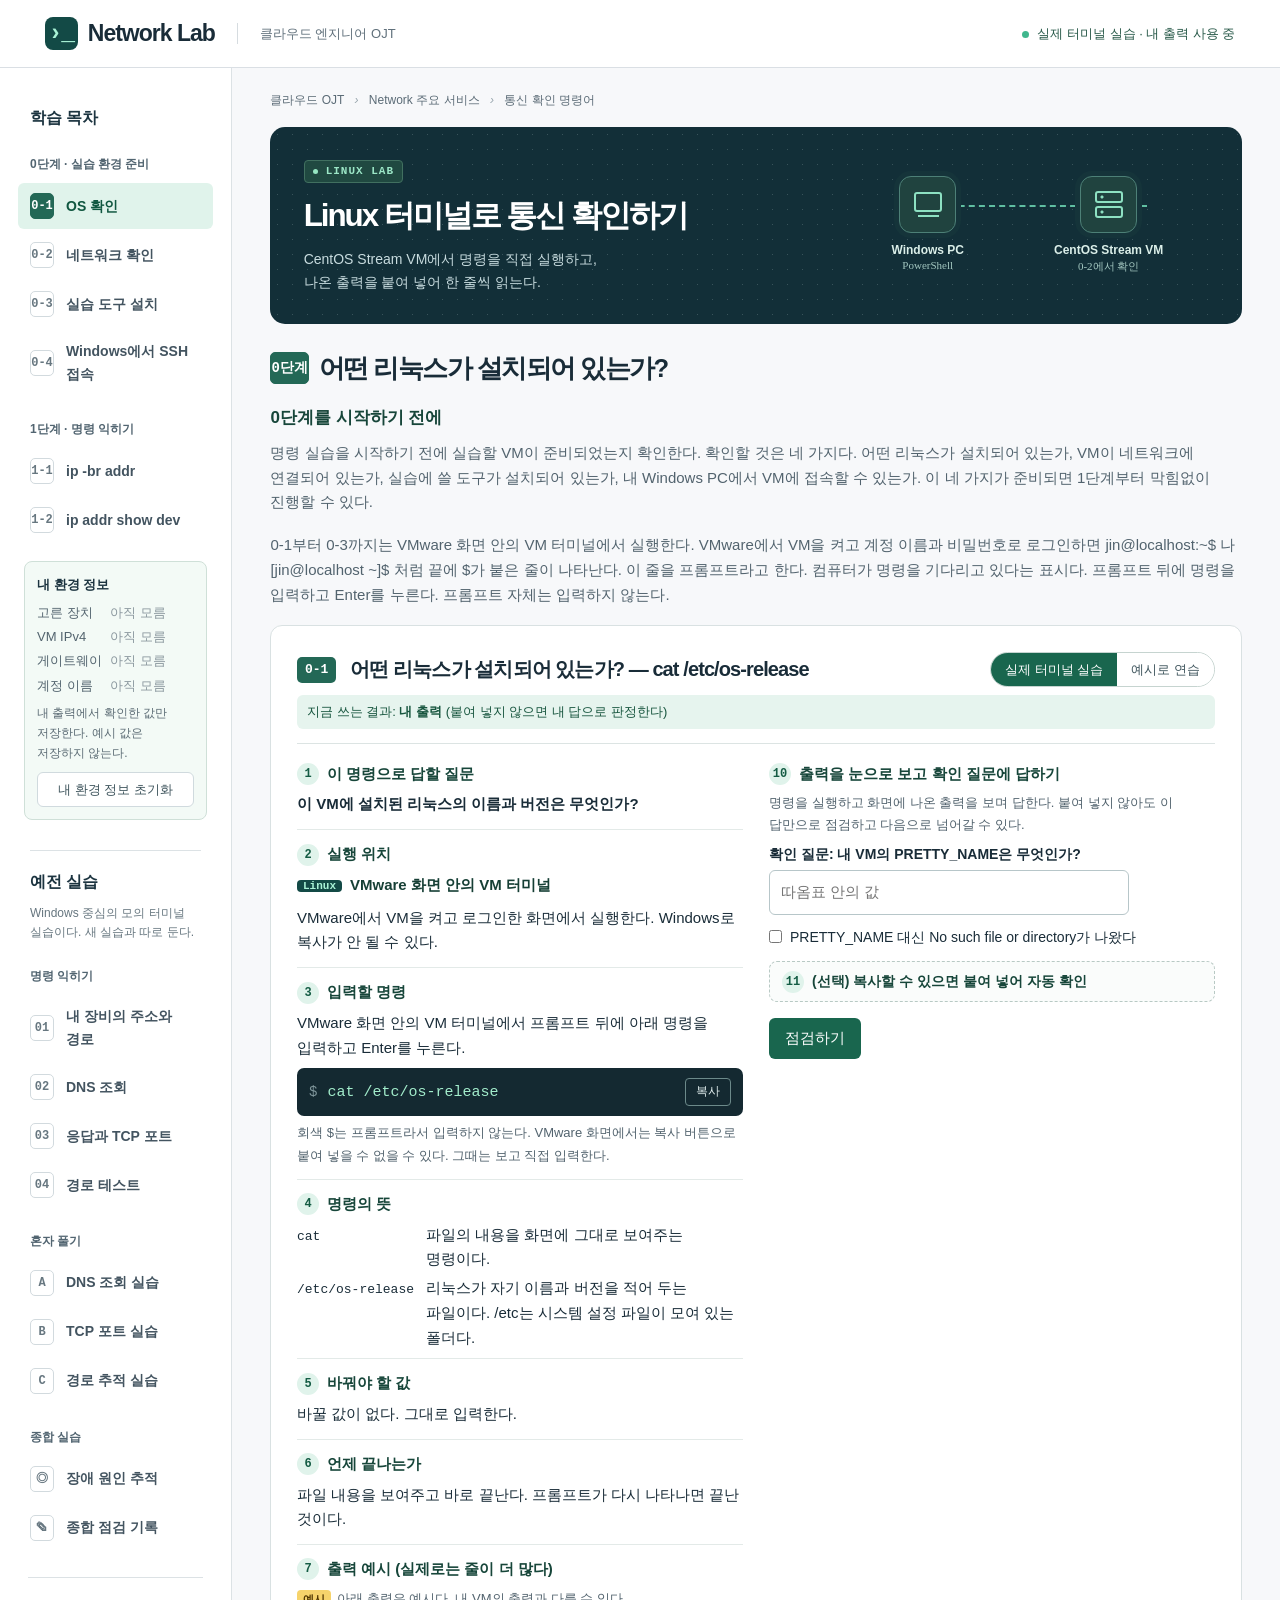
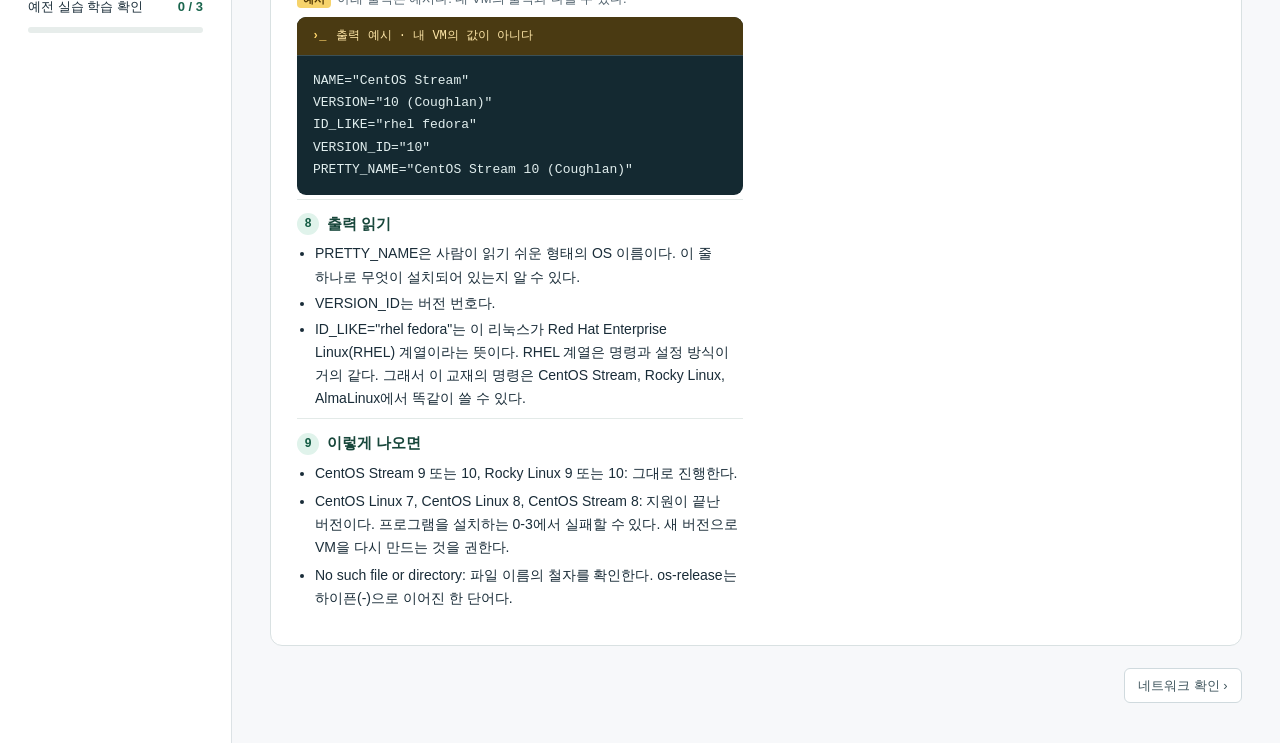
==== commit f8a86be2: "0단계 · 실습 환경 준비 화면 (SPEC 13장) - lab-lessons.js: 0-1 OS 확인, 0-2 네트워크 확인((1)(2)(3)), 0-3 실습 도구 설치, 0-4 " ====
--- a/index.html
+++ b/index.html
@@ -26,7 +26,7 @@
     <main>
       <div class="crumb">클라우드 OJT <i>›</i> Network 주요 서비스 <i>›</i> 통신 확인 명령어</div>
       <section class="hero lab-hero" id="lab-hero"><div class="hero-text"><span class="day">LINUX LAB</span><h1>Linux 터미널로 통신 확인하기</h1><p>CentOS Stream VM에서 명령을 직접 실행하고,<br>나온 출력을 붙여 넣어 한 줄씩 읽는다.</p></div>
-        <div class="map" aria-label="실습 구성"><div><i class="device pc"></i><strong>Windows PC</strong><small>PowerShell</small></div><div><i class="device rack"></i><strong>CentOS Stream VM</strong><small id="hero-vm">1-1에서 확인</small></div></div>
+        <div class="map" aria-label="실습 구성"><div><i class="device pc"></i><strong>Windows PC</strong><small>PowerShell</small></div><div><i class="device rack"></i><strong>CentOS Stream VM</strong><small id="hero-vm">0-2에서 확인</small></div></div>
       </section>
       <section class="hero" id="legacy-hero" hidden><div class="hero-text"><span class="day">DAY 09 · 예전 실습</span><h1>통신 확인 명령어 실습</h1><p>“웹 서버에 접속할 수 없다.”<br>내 PC에서 출발해 이름, 포트, 경로를 차례로 확인한다.</p></div>
         <div class="map" aria-label="모의 네트워크 구성"><div><i class="device pc"></i><strong>내 PC</strong><small>10.0.1.10</small></div><div><i class="device router"></i><strong>게이트웨이</strong><small>10.0.1.1</small></div><div><i class="device rack"></i><strong>웹 서버</strong><small>192.0.2.20</small></div></div>
--- a/style.css
+++ b/style.css
@@ -59,3 +59,16 @@
 .next-link{font-weight:bold;color:#19664e}
 @media(max-width:1000px){.lab-grid{grid-template-columns:minmax(0,1fr)}}
 @media(max-width:800px){.env-panel,.legacy-note{display:none}#lab-menu{display:flex;overflow:auto;gap:4px}}
+/* ===== 0단계 · 실습 환경 준비 (lab.js setup 카드) ===== */
+.intro-title{margin:18px 0 4px;font-size:17px;color:#17463a}
+.setup-steps{padding-left:20px;margin:4px 0}.setup-steps li{margin:5px 0}
+.read-lines{margin:4px 0}.read-lines dt{margin-top:6px}.read-lines dt code{overflow-wrap:anywhere}.read-lines dd{margin:2px 0 0 14px;font-size:14px}
+.fixes{padding-left:18px;margin:4px 0}.fixes li{margin:5px 0;font-size:14px}
+.q-check label{display:flex;align-items:flex-start;gap:8px;font-weight:normal}.q-check input{width:auto;margin:4px 0 0}
+details.optional{border:1px dashed #b8c9c4;border-radius:8px;padding:8px 12px;margin:12px 0;background:#fafcfb}
+details.optional summary{cursor:pointer;font-weight:600;color:#17463a;display:flex;align-items:center;gap:8px}
+details.optional summary b{display:inline-grid;place-items:center;min-width:22px;height:22px;border-radius:50%;background:#e0f3eb;color:#145c44;font:700 12px Consolas,monospace}
+.ready-box{padding:10px 14px;border-radius:6px;border-left:4px solid #358466;background:#eff7f3}.ready-box.problem{border-color:#b3261e;background:#fdecea}.ready-box.unknown{border-color:#c48a2a;background:#fff8ea}
+.ready-box .chip{font-size:15px;padding:2px 12px}
+.fix-box{margin:8px 0;padding:8px 12px;background:#fff;border:1px solid #e3d2b0;border-radius:6px}.fix-box p{margin:4px 0 0}
+.connect code{background:#eef4f2;padding:1px 6px;border-radius:4px}
